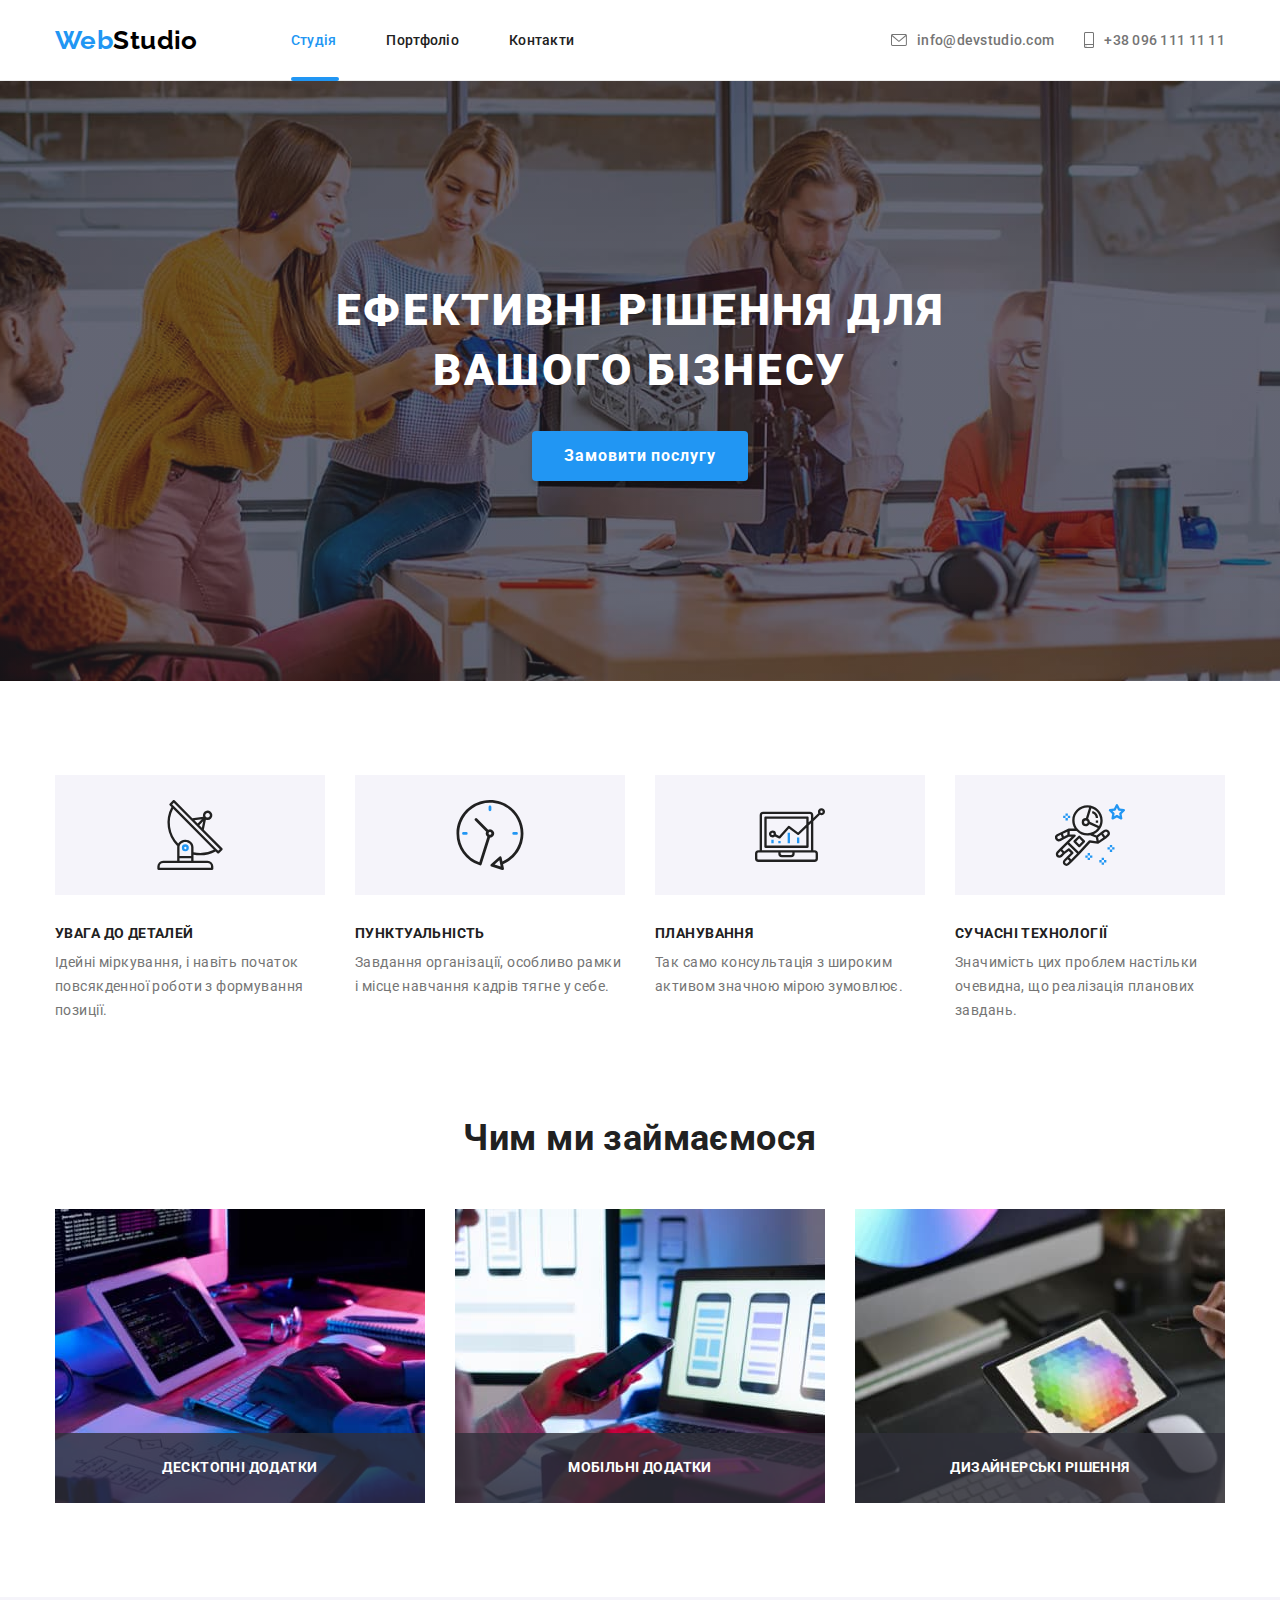
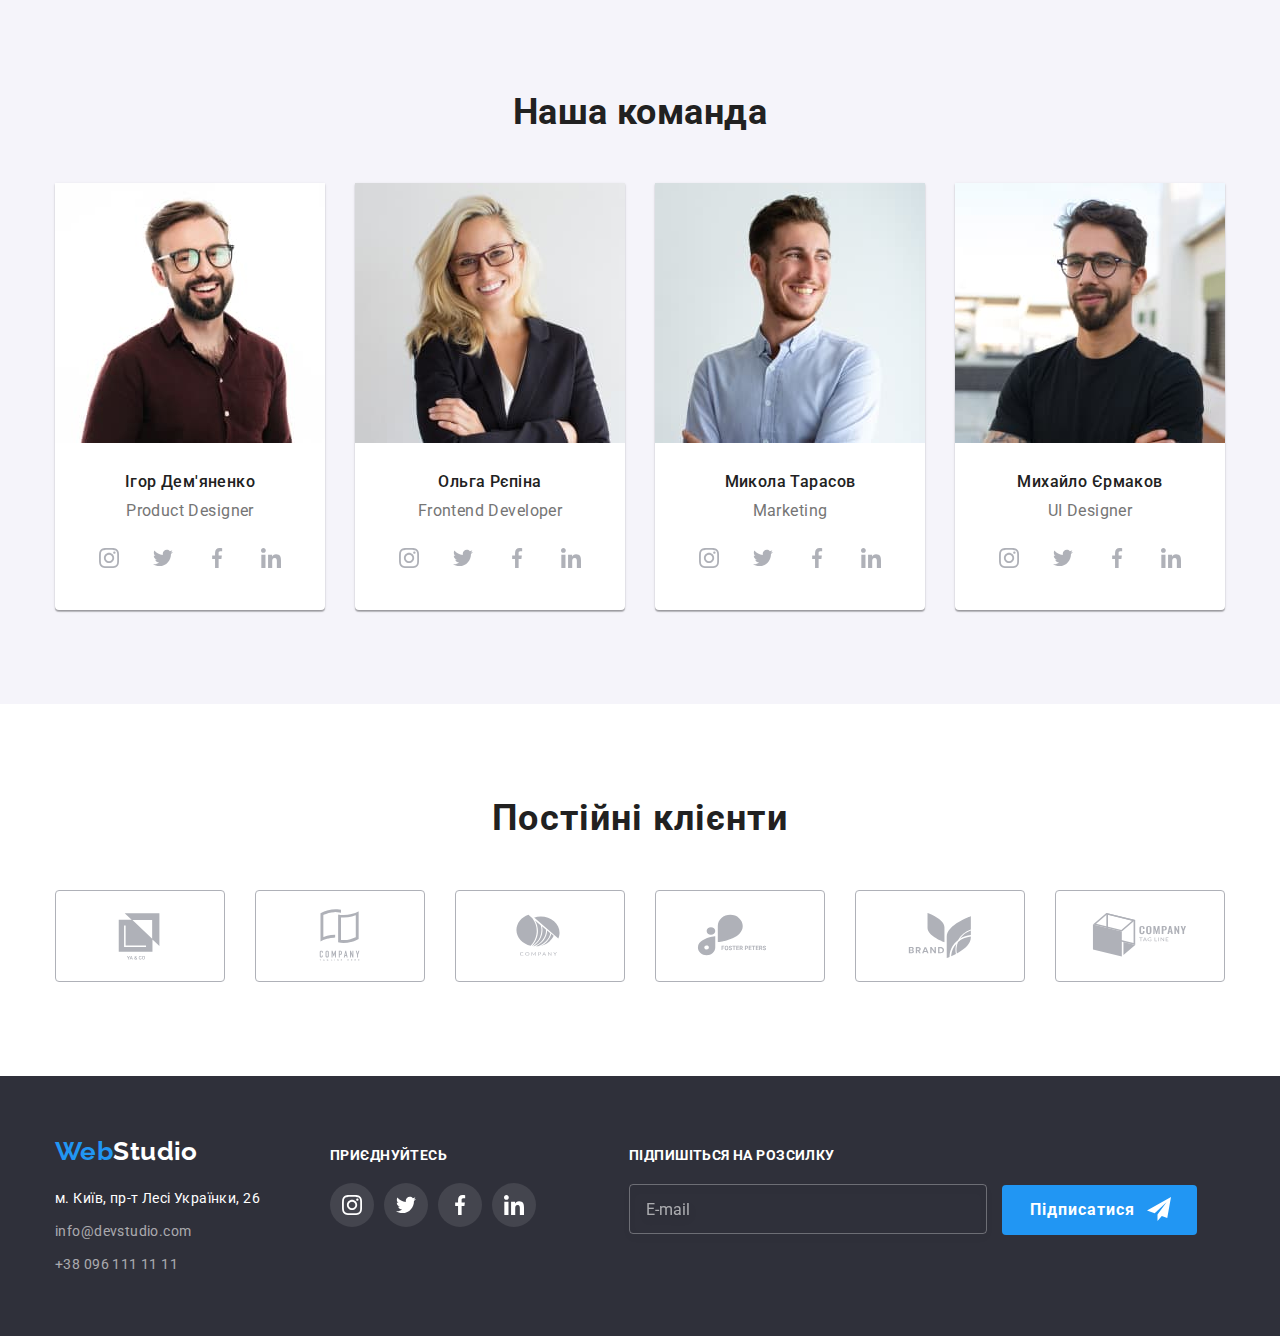
==== index.html @ 91788459 "subscription field on footer + form inside modal window" ====
<!DOCTYPE html>
<html lang="uk">
<head>
    <meta charset="UTF-8">
    <meta http-equiv="X-UA-Compatible" content="IE=edge">
    <meta name="viewport" content="width=device-width, initial-scale=1.0">
    <title>Document</title>
    <link href="https://fonts.googleapis.com/css2?family=Raleway:wght@700&family=Roboto:wght@400;500;700;900&display=swap" rel="stylesheet">
    <link rel="stylesheet" href="https://cdnjs.cloudflare.com/ajax/libs/modern-normalize/1.1.0/modern-normalize.min.css">
    <link rel="stylesheet" href="./css/styles.css">
</head>
<body> 
    <header class="header">
        <div class="container line-nav">
            <nav class="navigation">
                <a href="" class="header-logo">Web<span class="colorsplit-header">Studio</span></a>
                <ul class="site-nav">
                    <li class="nav-link"><a href="./index.html" class="link current">Студія</a></li>
                    <li class="nav-link"><a href="./portfolio.html" class="link">Портфоліо</a></li>
                    <li class="nav-link"><a href="" class="link">Контакти</a></li>
                </ul>
            </nav>
            <ul class="contact-links">
                <li class="icon-mail">
                    <a href="mailto:info@devstudio.com" class="mail">
                        <svg class="icon-envelope" width="16px" height="12px">
                            <use href="./images/icons.svg#icon-envelope_icon"></use>
                        </svg>info@devstudio.com</a>
                </li>
                <li class="icon-phone">
                    <a href="tel:+380961111111" class="phone"><svg class="icon-smartphone" width="10px" height="16px">
                        <use href="./images/icons.svg#icon-smartphone_icon"></use>
                    </svg>+38 096 111 11 11</a>
                </li>
            </ul>
        </div>
    </header>
<main>
    <section class="hero">
        <div class="container">
                    <h1 class="hero-title">Ефективні рішення для вашого бізнесу</h1>
                    <button type="button" class="button-hero" data-modal-open>Замовити послугу</button>
        </div>
    </section>
    <section class="benefits">
        <div class="container">
            <ul class="benefits-list">
                <li class="benefits-item">
                    <h2 class="benefits-title antena">УВАГА ДО ДЕТАЛЕЙ</h2>
                    <p class="benefits-text">Ідейні міркування, і навіть початок повсякденної роботи з формування позиції.</p>
                </li>
                <li class="benefits-item">
                    <h2 class="benefits-title clock">ПУНКТУАЛЬНІСТЬ</h2>
                    <p class="benefits-text">Завдання організації, особливо рамки і місце навчання кадрів тягне у себе.</p>
                </li>
                <li class="benefits-item">
                    <h2 class="benefits-title laptop">ПЛАНУВАННЯ</h2>
                    <p class="benefits-text">Так само консультація з широким активом значною мірою зумовлює.</p>
                </li>
                <li class="benefits-item">
                    <h2 class="benefits-title astronaut">СУЧАСНІ ТЕХНОЛОГІЇ</h2>
                    <p class="benefits-text">Значимість цих проблем настільки очевидна, що реалізація планових завдань.</p>
                </li>
            </ul>
        </div>
    </section>
    <section class="services">
        <div class="container">
            <h2 class="services-title">Чим ми займаємося</h2>
        <ul class="services-list">
            <li class="services-img">
                <div class="services-img-txt">
                    <img src="./images/pc.jpg" alt="Створення програми за допомогою написання коду" width="370" class="services-pictures">
                    <p class="services-text">Десктопні додатки</p>
                </div>
            </li>
            <li class="services-img">
                <div class="services-img-txt">
                    <img src="./images/notepad.jpg" alt="Вибір макету для створеної програми" width="370" class="services-pictures">
                    <p class="services-text">Мобільні додатки</p>
                </div>
            </li>
            <li class="services-img">
                <div class="services-img-txt">
                    <img src="./images/img.jpg" alt="Оформлення зовнішнього вигляду програми" width="370" class="services-pictures">
                    <p class="services-text">Дизайнерські рішення</p>
                </div>
            </li>
        </ul>
        </div>
    </section>
    <section class="team">
        <div class="container">
            <h2 class="team-title">Наша команда</h2>
            <ul class="team-list">
                <li class="team-item">
                    <img src="./images/igor.jpg" alt="" width="270" class="portrait">
                    <div class="portrait-description">
                        <h3 class="name-title">Ігор Дем'яненко</h3>
                        <p class="speciality">Product Designer</p>
                        <ul class="social-links-list">
                            <li class="social-list-item">
                                <a href="" class="social-link">
                                    <svg class="social-link-icon" width="20" height="20">
                                        <use href="./images/icons.svg#icon-instagram_logo"></use>
                                    </svg>
                                </a>
                            </li>
                            <li class="social-list-item">
                                <a href="" class="social-link">
                                    <svg class="social-link-icon" width="20" height="20">
                                        <use href="./images/icons.svg#icon-twitter_logo"></use>
                                    </svg>
                                </a>
                            </li>
                            <li class="social-list-item">
                                <a href="" class="social-link">
                                    <svg class="social-link-icon" width="20" height="20">
                                        <use href="./images/icons.svg#icon-facebook_logo"></use>
                                    </svg>
                                </a>
                            </li>
                            <li class="social-list-item">
                                <a href="" class="social-link">
                                    <svg class="social-link-icon" width="20" height="20">
                                        <use href="./images/icons.svg#icon-linked_in_logo"></use>
                                    </svg>
                                </a>
                            </li>
                        </ul>
                    </div>
                </li>
                <li class="team-item">
                    <img src="./images/olga.jpg" alt="" width="270" class="portrait">
                    <div class="portrait-description">
                        <h3 class="name-title">Ольга Рєпіна</h3>
                        <p class="speciality">Frontend Developer</p>
                        <ul class="social-links-list">
                            <li class="social-list-item">
                                <a href="" class="social-link">
                                    <svg class="social-link-icon" width="20" height="20">
                                        <use href="./images/icons.svg#icon-instagram_logo"></use>
                                    </svg>
                                </a>
                            </li>
                            <li class="social-list-item">
                                <a href="" class="social-link">
                                    <svg class="social-link-icon" width="20" height="20">
                                        <use href="./images/icons.svg#icon-twitter_logo"></use>
                                    </svg>
                                </a>
                            </li>
                            <li class="social-list-item">
                                <a href="" class="social-link">
                                    <svg class="social-link-icon" width="20" height="20">
                                        <use href="./images/icons.svg#icon-facebook_logo"></use>
                                    </svg>
                                </a>
                            </li>
                            <li class="social-list-item">
                                <a href="" class="social-link">
                                    <svg class="social-link-icon" width="20" height="20">
                                        <use href="./images/icons.svg#icon-linked_in_logo"></use>
                                    </svg>
                                </a>
                            </li>
                        </ul>
                    </div>
                </li>
                <li class="team-item">
                    <img src="./images/mykola.jpg" alt="" width="270" class="portrait">
                    <div class="portrait-description">
                        <h3 class="name-title">Микола Тарасов</h3>
                        <p class="speciality">Marketing</p>
                        <ul class="social-links-list">
                            <li class="social-list-item">
                                <a href="" class="social-link">
                                    <svg class="social-link-icon" width="20" height="20">
                                        <use href="./images/icons.svg#icon-instagram_logo"></use>
                                    </svg>
                                </a>
                            </li>
                            <li class="social-list-item">
                                <a href="" class="social-link">
                                    <svg class="social-link-icon" width="20" height="20">
                                        <use href="./images/icons.svg#icon-twitter_logo"></use>
                                    </svg>
                                </a>
                            </li>
                            <li class="social-list-item">
                                <a href="" class="social-link">
                                    <svg class="social-link-icon" width="20" height="20">
                                        <use href="./images/icons.svg#icon-facebook_logo"></use>
                                    </svg>
                                </a>
                            </li>
                            <li class="social-list-item">
                                <a href="" class="social-link">
                                    <svg class="social-link-icon" width="20" height="20">
                                        <use href="./images/icons.svg#icon-linked_in_logo"></use>
                                    </svg>
                                </a>
                            </li>
                        </ul>
                    </div>                   
                </li>
                <li class="team-item">
                    <img src="./images/mykhailo.jpg" alt="" width="270" class="portrait">
                    <div class="portrait-description">
                        <h3 class="name-title">Михайло Єрмаков</h3>
                        <p class="speciality">UI Designer</p>
                        <ul class="social-links-list">
                            <li class="social-list-item">
                                <a href="" class="social-link">
                                    <svg class="social-link-icon" width="20" height="20">
                                        <use href="./images/icons.svg#icon-instagram_logo"></use>
                                    </svg>
                                </a>
                            </li>
                            <li class="social-list-item">
                                <a href="" class="social-link">
                                    <svg class="social-link-icon" width="20" height="20">
                                        <use href="./images/icons.svg#icon-twitter_logo"></use>
                                    </svg>
                                </a>
                            </li>
                            <li class="social-list-item">
                                <a href="" class="social-link">
                                    <svg class="social-link-icon" width="20" height="20">
                                        <use href="./images/icons.svg#icon-facebook_logo"></use>
                                    </svg>
                                </a>
                            </li>
                            <li class="social-list-item">
                                <a href="" class="social-link">
                                    <svg class="social-link-icon" width="20" height="20">
                                        <use href="./images/icons.svg#icon-linked_in_logo"></use>
                                    </svg>
                                </a>
                            </li>
                        </ul>
                    </div>
                </li>
            </ul>
        </div>
    </section>
    <section class="partners">
        <div class="container">
            <h2 class="partners-title">Постійні клієнти</h2>
            <ul class="partners-list">
                <li class="partners-item">
                    <a href="" class="partners-link">
                        <svg class="partners-logo" width="106px" height="60px">
                            <use href="./images/icons.svg#icon-ya_co_logo"></use>
                        </svg>
                    </a>
                </li>
                <li class="partners-item">
                    <a href="" class="partners-link">
                        <svg class="partners-logo" width="106px" height="60px">
                            <use href="./images/icons.svg#icon-tagline_here_logo"></use>
                        </svg>
                    </a>
                </li>
                <li class="partners-item">
                    <a href="" class="partners-link">
                        <svg class="partners-logo" width="106px" height="60px">
                            <use href="./images/icons.svg#icon-company_logo"></use>
                        </svg>
                    </a>
                </li>
                <li class="partners-item">
                    <a href="" class="partners-link">
                        <svg class="partners-logo" width="106px" height="60px">
                            <use href="./images/icons.svg#icon-foster_peters_logo"></use>
                        </svg>
                    </a>
                </li>
                <li class="partners-item">
                    <a href="" class="partners-link">
                        <svg class="partners-logo" width="106px" height="60px">
                            <use href="./images/icons.svg#icon-brand_logo"></use>
                        </svg>
                    </a>
                </li>
                <li class="partners-item">
                    <a href="" class="partners-link">
                        <svg class="partners-logo" width="106px" height="60px">
                            <use href="./images/icons.svg#icon-comp_tagline_logo"></use>
                        </svg>
                    </a>
                </li>
            </ul>
        </div>
    </section>
</main>
    <footer class="footer">
        <div class="container bottom">
            <div class="footer-addresss">
                <a href="" class="footer-logo">Web<span class="colorsplit-footer">Studio</span></a>
                <address class="address">
                    <ul class="address-list">
                        <li class="address-items">
                            <a href="" class="map-location">м. Київ, пр-т Лесі Українки, 26</a>
                        </li>
                        <li class="address-items">
                            <a href="mailto:info@devstudio.com" class="mail-footer">info@devstudio.com</a>
                        </li>
                        <li class="address-items">
                            <a href="tel:+380961111111" class="phone-footer">+38 096 111 11 11</a>
                        </li>
                    </ul>
                </address>
            </div>
            <div class="social-container">
                <p class="connect-title">приєднуйтесь</p>
                <ul class="soc-links-list">
                    <li class="soc-link-item">
                        <a href="" class="soc-icon-link">
                            <svg class="soc-icon" width="20px" height="20px">
                                <use href="./images/icons.svg#icon-instagram_logo"></use>
                            </svg>
                        </a>
                    </li>
                    <li class="soc-link-item">
                        <a href="" class="soc-icon-link">
                            <svg class="soc-icon" width="20px" height="20px">
                                <use href="./images/icons.svg#icon-twitter_logo"></use>
                            </svg>
                        </a>
                    </li>
                    <li class="soc-link-item">
                        <a href="" class="soc-icon-link">
                            <svg class="soc-icon" width="20px" height="20px">
                                <use href="./images/icons.svg#icon-facebook_logo"></use>
                            </svg>
                        </a>
                    </li>
                    <li class="soc-link-item">
                        <a href="" class="soc-icon-link">
                            <svg class="soc-icon" width="20px" height="20px">
                                <use href="./images/icons.svg#icon-linked_in_logo"></use>
                            </svg>
                        </a>
                    </li>
                </ul>
            </div>
            <div>
                <form class="subscribe-form">
                    <label for="subscribe-email" class="subscribe-text">Підпишіться на розсилку</label>
                    <div class="mail-button-field">
                        <input type="email" name="subscribe-email" class="subscribe-input" id="subscribe-email" placeholder="E-mail">
                        <button type="submit" class="subscribe-button">Підписатися</button>
                        <svg class="subscribe-icon" width="24px" height="24px">
                            <use href="./images/icons.svg#icon-subscribe-icon"></use>
                        </svg>
                    </div>
                </form>
            </div>
        </div>
    </footer>
    <div class="backdrop is-hidden" data-modal>
        <div class="modal">
            <button type="button" class="close-button" data-modal-close>
                <svg class="modal-close-button" width="11px" height="11px">
                    <use href="./images/icons.svg#icon-x-logo"></use>
                </svg>
            </button>
            <p class="modal-title">Залиште свої дані, ми вам передзвонимо</p>
            <form class="modal-form">
                <div class="modal-field">
                    <label for="user-name" class="input-text">Ім'я</label>
                    <div class="input-wrap">
                        <input type="name" name="user-name" class="modal-input" id="user-name" required>
                        <svg class="modal-icon" width="12px" height="12px">
                            <use href="./images/icons.svg#icon-input-icon"></use>
                        </svg>
                    </div>
                </div>
                <div class="modal-field">
                    <label for="user-tel" class="input-text">Телефон</label>
                    <div class="input-wrap">
                        <input type="tel" name="user-tel" class="modal-input" id="user-tel" required>
                        <svg class="modal-icon" width="13px" height="12px">
                            <use href="./images/icons.svg#icon-phone-icon"></use>
                        </svg>
                    </div>
                </div>
                <div class="modal-field">
                    <label for="user-email" class="input-text">Пошта</label>
                    <div class="input-wrap">
                        <input type="email" name="user-email" class="modal-input" id="user-email">
                        <svg class="modal-icon" width="15px" height="12px">
                            <use href="./images/icons.svg#icon-email-icon"></use>
                        </svg>
                    </div>
                </div>
                <div class="modal-field comment">
                    <label for="user-comment" class="input-text">Коментар</label>
                    <textarea name="user-text" id="user-comment" class="input-message" placeholder="Введіть текст"></textarea>
                </div>
                <div class="modal-field check">
                    <div class="check-input">
                        <input type="checkbox" name="privacy" id="privacy" value="true" class="modal-check visually-hidden">
                        <label for="privacy" class="check-text">Погоджуюся з розсилкою та приймаю&#160;<a href="" class="agreement">Умови договору</a></label>
                    </div>
                </div>
                <button type="submit" class="submit-button">Відправити</button>
            </form>
        </div>
    </div>
<script src="./js/modal.js"></script>
</body>
</html>
---- css/styles.css ----
body {
    background-color: var(--main-background-color);
    color:var(--main-title-text);
    font-family: Roboto, sans-serif;
    font-size: 14px;
    letter-spacing: 0.03em;
}
ul {
    list-style: none;
}
:root {
    --brand-blue-color: #2196F3;
    --main-title-text: #212121;
    --secondary-text: #757575;
    --background-color: #2F303A;
    --main-background-color: #ffffff;
    --logo-black-part: #000000;
    --border-elements-color: #ECECEC;
    --secondary-bg-color: #F5F4FA;
    --icons-default-color: #AFB1B8;
    --timing-function: cubic-bezier(0.4, 0, 0.2, 1);
}

.container  {
    width: 1200px;
    padding-left: 15px;
    padding-right: 15px;
    margin-left: auto;
    margin-right: auto;
    margin-top: 0;
    margin-bottom: 0;
}

.visually-hidden {
    border: 0;
    clip: rect(0 0 0 0);
    height: auto;
    margin: 0;
    overflow: hidden;
    padding: 0;
    position: absolute;
    width: 1px;
    white-space: nowrap;
}

/* -------------------HEADER------------------ */
/* -------------------HEADER------------------ */
/* -------------------HEADER------------------ */

.header {
    border-bottom: 1px solid var(--border-elements-color);
}

.navigation {
    display: flex;
    align-items: center;
    padding: 0;
}

.site-nav {
    display: flex;
    margin: 0;
    padding: 0;
}

.container.navigation {
    display: flex;

}

.container.line-nav {
    display: flex;
    align-items: center;
}

.site-nav .link {
    color: var(--main-title-text);
    font-weight: 500;
    text-decoration: none;
    letter-spacing: 0.02em;

    position: relative;
    transition: color 250ms var(--timing-function);
}

.site-nav .link.current {
    color: var(--brand-blue-color);
}

.link.current::after {
    content: '';
    display: flex;
    justify-content: center;
    width: calc(100% + 3px);
    height: 4px;
    background-color: var(--brand-blue-color);
    transform: translateY(1px);

    position: absolute;
    bottom: 0;
    border-radius: 2px;
}

.site-nav .link:hover,
.site-nav .link:focus {
color: var(--brand-blue-color);
}

.header-logo {
    margin-right: 93px;

    color: var(--brand-blue-color);
    font-family: Raleway, sans-serif;
    text-decoration: none;
    font-weight: 700;
    font-size: 26px;
    line-height: 1.19;

}

.header-logo .colorsplit-header {
    color: var(--logo-black-part);
}

.link {
    display: inline-block;
    padding-top: 32px;
    padding-bottom: 32px;
}

.nav-link:not(:last-child) {
    margin-right: 50px;
}

.contact-links {
    display: flex;
    margin: 0;
    margin-left: auto;
    padding: 0;
}

/* .contact-links .mail:hover,
.contact-links .mail:focus {
    color: var(--brand-blue-color);
} */


/* .contact-links .phone:hover,
.contact-links .phone:focus {
    color: var(--brand-blue-color);
} */

.icon-mail:hover .icon-envelope {
    fill: var(--brand-blue-color);
}
.mail:hover {
    color: var(--brand-blue-color);
}
.mail:focus {
    color: var(--brand-blue-color);
}
.mail:focus .icon-envelope {
    fill: var(--brand-blue-color);
}

.icon-mail {
    display: flex;
    align-items: center;
}

.icon-envelope {
    display: inline-block;
    margin-right: 10px;
    fill: var(--secondary-text);
    transition: fill 250ms var(--timing-function);
    
}

.icon-phone:hover .icon-smartphone {
    fill: var(--brand-blue-color);
}
.phone:hover {
    color: var(--brand-blue-color);
}
.phone:focus {
    color: var(--brand-blue-color);
}
.phone:focus .icon-smartphone {
    fill: var(--brand-blue-color);
}



.icon-phone {
    display: flex;
    align-items: center;
}

.icon-smartphone {
    display: inline-block;
    margin-right: 10px;
    fill: var(--secondary-text);
    transition: fill 250ms var(--timing-function);
    
}


.mail {
    margin-right: 30px;
    padding: 32px 0;
    display: flex;
    align-items: center;
    text-decoration: none;
    color: var(--secondary-text);
    font-weight: 500;
    line-height: 1.17;
    letter-spacing: 0.02em;

    transition: color 250ms var(--timing-function);
}
.phone {
    padding: 32px 0;
    display: flex;
    align-items: center;

    color: var(--secondary-text);
    text-decoration: none;
    font-weight: 500;
    line-height: 1.17;
    letter-spacing: 0.02em;

    transition: color 250ms var(--timing-function);
}


/* -------------------HEADER------------------ */
/* -------------------HEADER------------------ */
/* -------------------HEADER------------------ */



/* ----------------MAIN---------------- */
/* ----------------MAIN---------------- */
/* ----------------MAIN---------------- */


/* ------------------HERO------------------ */
/* ------------------HERO------------------ */
/* ------------------HERO------------------ */

.hero {
    max-width: 1600px;

    background-color: var(--background-color);
    background-image: linear-gradient(
        rgba(47, 48, 58, 0.4), 
        rgba(47, 48, 58, 0.4)
    ),
    url(../images/hero-bg.jpg);
    background-repeat: no-repeat;
    background-position: center;
    background-size: cover;

    margin-bottom: 0;
    margin-left: auto;
    margin-right: auto;
    padding: 200px 0;
}

.hero .hero-title {
    margin: 0 auto 30px;
    display: block;

    width: 696px;
    color: var(--main-background-color);
    text-align: center;
    text-transform: uppercase;
    font-weight: 900;
    font-size: 44px;
    line-height: 1.36;
    letter-spacing: 0.06em;
}


.button-hero {
    display: block;
    margin-left: auto;
    margin-right: auto;
    padding: 10px 32px;
    
    font-size: 16px;
    background-color: var(--brand-blue-color);
    color: var(--main-background-color);
    text-align: center;
    line-height: 1.87;
    cursor: pointer;
    border: none;
    font-weight: 700;
    font-family: Roboto, sans-serif;
    letter-spacing: 0.06em;
    border-radius: 4px;
    box-shadow: 0px 4px 4px rgba(0, 0, 0, 0.15);
}
/* ------------------HERO------------------ */
/* ------------------HERO------------------ */
/* ------------------HERO------------------ */


/* ------------------BENEFITS---------------- */
/* ------------------BENEFITS---------------- */
/* ------------------BENEFITS---------------- */

.benefits {
    margin-bottom: 0;
    padding-top: 94px;
    padding-bottom: 94px; 
}

.benefits-list {
    margin-top: 0;
    margin-bottom: 0;
    display: flex;
    padding-left: 0;
}

.benefits-item {
    width: 270px;
}

.benefits-item:not(:last-child) {
    margin-right: 30px;
}

.benefits-title.antena::before {
    content: '';
    display: block;
    height: 120px;
    background-image: url('../images/antenna.svg');
    background-repeat: no-repeat;
    background-position: center;
    margin-bottom: 30px;
    background-color: var(--secondary-bg-color);
}

.benefits-title.clock::before {
    content: '';
    display: block;
    height: 120px;
    background-image: url('../images/clock.svg');
    background-repeat: no-repeat;
    background-position: center;
    margin-bottom: 30px;
    background-color: var(--secondary-bg-color);
}

.benefits-title.laptop::before {
    content: '';
    display: block;
    height: 120px;
    background-image: url('../images/laptop.svg');
    background-repeat: no-repeat;
    background-position: center;
    margin-bottom: 30px;
    background-color: var(--secondary-bg-color);
}

.benefits-title.astronaut::before {
    content: '';
    display: block;
    height: 120px;
    background-image: url('../images/astronaut.svg');
    background-repeat: no-repeat;
    background-position: center;
    margin-bottom: 30px;
    background-color: var(--secondary-bg-color);
}

.benefits-title {
    margin-top: 0;
    margin-bottom: 0;

    font-size: 14px;
    line-height: 1.17;
    text-transform: uppercase;
}

.benefits-text {
    margin-top: 10px;
    margin-bottom: 0;

    line-height: 1.7;
    color: var(--secondary-text);
}
/* ------------------BENEFITS---------------- */
/* ------------------BENEFITS---------------- */
/* ------------------BENEFITS---------------- */



/* ----------------SERVICES----------------- */
/* ----------------SERVICES----------------- */
/* ----------------SERVICES----------------- */

.services {
    margin-bottom: 0;
    padding-bottom: 94px;
}

.services-title {
    margin-top: 0;
    margin-bottom: 50px;

    text-align: center;
    font-size: 36px;
    line-height: 1.17;
}

.services-list {
    display: flex;
    margin: 0;
    padding-left: 0;
}

.services-pictures {
    display: block;
}

.services-img:not(:last-child) {
    margin-right: 30px;
}

.services-img-txt {
    position: relative;
}

.services-text {
    font-weight: 700;
    line-height: 1.14;
    text-align: center;
    text-transform: uppercase;
    color: var(--main-background-color);
    background-color: rgba(47, 48, 58, 0.8);

    margin: 0;
    display: flex;
    align-items: center;
    justify-content: center;

    width: 100%;
    height: 70px;
    position: absolute;
    bottom: 0;
}

/* ----------------SERVICES----------------- */
/* ----------------SERVICES----------------- */
/* ----------------SERVICES----------------- */




/* -----------------OUR TEAM----------------- */
/* -----------------OUR TEAM----------------- */
/* -----------------OUR TEAM----------------- */

.team {
    background-color: var(--secondary-bg-color);

    padding-top: 94px;
    padding-bottom: 94px;
}

.team-title {
    margin-top: 0;
    margin-bottom: 50px;

    text-align: center;
    font-size: 36px;
    line-height: 1.17;
}
.team-list {
    display: flex;
    padding: 0;
    margin: 0;
}
.team-item:not(:last-child) {
    margin-right: 30px;
}

.team-item {
    box-shadow: 0px 1px 3px rgba(0, 0, 0, 0.12), 0px 1px 1px rgba(0, 0, 0, 0.14), 0px 2px 1px rgba(0, 0, 0, 0.2);
    background: var(--main-background-color);
    border-radius: 0px 0px 4px 4px;
}

.portrait {
    display: block;
}

.portrait-description {
    padding-top: 30px;
    padding-bottom: 30px;

}

.name-title {
    margin-bottom: 10px;
    margin-top: 0;
    font-weight: 500;
    font-size: 16px;
    line-height: 1.17;
    text-align: center;
}

.speciality {
    margin-top: 0;
    margin-bottom: 16px;
    font-size: 16px;
    line-height: 1.17;
    color: var(--secondary-text);
    text-align: center;
}

.social-links-list {
    display: flex;
    padding: 0;
    justify-content: center;
    gap: 10px;

}
.social-list-item {
    width: 44px;
    height: 44px;
}
.social-link {
    display: flex;
    align-items: center;
    justify-content: center;

    height: 100%;
    width: 100%;
    border-radius: 50%;
    transition: background-color 250ms var(--timing-function),
    box-shadow 250ms var(--timing-function);
}
.social-link-icon {
    fill: var(--icons-default-color);
    transition: fill 250ms var(--timing-function);
}

.social-link:hover,
.social-link:focus {
    background-color: var(--brand-blue-color);
    box-shadow: 0px 1px 3px rgba(0, 0, 0, 0.12), 0px 1px 1px rgba(0, 0, 0, 0.14), 0px 2px 1px rgba(0, 0, 0, 0.2);
}

.social-link:hover .social-link-icon {
    fill: var(--main-background-color);
}
.social-link:focus .social-link-icon {
    fill: var(--main-background-color);
}
/* -----------------OUR TEAM----------------- */
/* -----------------OUR TEAM----------------- */
/* -----------------OUR TEAM----------------- */


/* ----------------PARTNERS-------------- */
/* ----------------PARTNERS-------------- */
/* ----------------PARTNERS-------------- */
.partners {
    padding-top: 94px;
    padding-bottom: 94px;
}

.partners-title {
    margin: 0 0 50px;

    font-size: 36px;
    line-height: 1.16;
    text-align: center;
    letter-spacing: 0.03em;
}

.partners-list {
    display: flex;
    gap: 30px;
    justify-content: center;
    padding-left: 0;
    margin: 0;

}

.partners-item {
    width: 170px;
    height: 92px;
    border: 1px solid #AFB1B8;
    border-radius: 4px;

    transition: border-color 250ms var(--timing-function);
}

.partners-link {
    width: 100%;
    height: 100%;
    display: flex;
    justify-content: center;
    align-items: center;
    transition: border-color 250ms var(--timing-function);
}

.partners-item:hover,
.partners-item:focus {
    border-color: var(--brand-blue-color);
}

.partners-item:hover .partners-logo {
    fill: var(--brand-blue-color);
}

.partners-link:focus .partners-logo {
    fill: var(--brand-blue-color);
}

.partners-logo {
    display: flex;
    fill: var(--icons-default-color);
    transition: fill 250ms var(--timing-function);
}
/* ----------------PARTNERS-------------- */
/* ----------------PARTNERS-------------- */
/* ----------------PARTNERS-------------- */


/* ----------------MAIN---------------- */
/* ----------------MAIN---------------- */
/* ----------------MAIN---------------- */


/* ----------------FOOTER--------------- */
/* ----------------FOOTER--------------- */
/* ----------------FOOTER--------------- */

.footer {
    background-color: var(--background-color);

}

.footer {
    padding-top: 60px;
    padding-bottom: 60px;
}

.footer-logo {
    display: block;
    margin-bottom: 20px;

    color: var(--brand-blue-color);
    font-family: Raleway, sans-serif;
    text-decoration: none;
    font-weight: 700;
    font-size: 26px;
    line-height: 1.19;
}

.address-list {
    margin-top: 0;
    margin-bottom: 0;
    padding-left: 0;
}

.footer-logo .colorsplit-footer {
    color: var(--main-background-color);
}

.address {
    font-style: normal;
}

.address-items {
    display: block;
}

.address-items:not(:last-child) {
    margin-bottom: 9px;
}

.map-location {
    line-height: 1.7;
    color: var(--main-background-color);
    text-decoration: none;
}
.mail-footer,
.phone-footer {
    line-height: 1.7;
    color: rgba(255, 255, 255, 0.6);
    text-decoration: none;
}
.mail-footer:hover,
.mail-footer:focus {
    color: var(--brand-blue-color);
}
.phone-footer:hover,
.phone-footer:focus {
    color: var(--brand-blue-color);
}



/* -----------------LOGOS FOOTER ----------- */
/* -----------------LOGOS FOOTER ----------- */
/* -----------------LOGOS FOOTER ----------- */

.connect-title {
margin: 0 0 20px;

font-weight: 700;
font-size: 14px;
line-height: 16px;
text-transform: uppercase;
color: var(--main-background-color);
}

.soc-links-list {
display: flex;
gap: 10px;
padding: 0;
margin: 0;
}

.soc-link-item {
width: 44px;
height: 44px;

}

.soc-icon {
fill: var(--main-background-color);
}

.soc-icon-link {
width: 100%;
height: 100%;
display: flex;
justify-content: center;
align-items: center;
background-color: rgba(255, 255, 255, 0.1);
border-radius: 50%;

transition: background-color 250ms var(--timing-function);
}

.soc-icon-link:hover,
.soc-icon-link:focus {
    background-color: var(--brand-blue-color);
}

.container.bottom {
display: flex;
align-items: baseline;
}
.social-container {
    margin-left: 70px;
}
/* ---------subscription form ---------- */
/* ---------subscription form ---------- */

.subscribe-form {
    margin-left: 93px;
    width: 570px;
}
.subscribe-text {
    font-weight: 700;
    font-size: 14px;
    line-height: 1.14;
    text-transform: uppercase;
    color: var(--main-background-color);

    display: block;
    margin-bottom: 20px;
}
.subscribe-input {
    border: 1px solid rgba(255, 255, 255, 0.3);
    border-radius: 4px;
    background-color: transparent;
    width: 358px;
    height: 50px;
    padding: 15px 0 15px 16px;
    color: rgba(255, 255, 255, 0.6);
    font-size: 16px;
    line-height: 1.25;
    filter: drop-shadow(0px 4px 4px rgba(0, 0, 0, 0.15));

}


.subscribe-input::placeholder {
    font-size: 16px;
    line-height: 1.25;
    color: rgba(255, 255, 255, 0.6);
}

.subscribe-button {
    cursor: pointer;
    width: 2;
    border: none;
    background: #2196F3;
    border-radius: 4px;
    font-weight: 700;
    font-size: 16px;
    line-height: 1.875;
    letter-spacing: 0.06em;
    color: var(--main-background-color);
    transition: box-shadow 250ms var(--timing-function);
    padding: 10px 62px 10px 28px;
    margin-left: 12px;
}

.subscribe-button:hover,
.subscribe-button:focus {
    box-shadow: 0px 4px 4px rgba(0, 0, 0, 0.15);
}

.mail-button-field {
    width: 100%;
    position: relative;
}

.subscribe-icon {
    position: absolute;
    top: 13px;
    right: 28px;
    cursor: pointer;
}

/* ---------subscription form ---------- */
/* ---------subscription form ---------- */



/* ---------------MODAL---BACKDROP-------------- */
/* ---------------MODAL---BACKDROP-------------- */
/* ---------------MODAL---BACKDROP-------------- */

.backdrop.is-hidden .modal {
    transform: translate(-50%, -50%) scale(0.5);
}

.backdrop {
    width: 100%;
    height: 100%;
    background-color: rgba(0, 0, 0, 0.2);
    position: fixed;
    top: 0;

    opacity: 1;
    transition: opacity 250ms var(--timing-function);
}

.modal {
    width: 528px;   
    min-height: 581px;
    background-color: var(--main-background-color);
    border-radius: 4px;
    box-shadow: 0px 1px 3px rgba(0, 0, 0, 0.12), 0px 1px 1px rgba(0, 0, 0, 0.14), 0px 2px 1px rgba(0, 0, 0, 0.2);
    position: absolute;
    top: 50%;
    left: 50%;
    transform: translate(-50%, -50%) scale(1);
    transition: transform 250ms var(--timing-function);

}
.close-button {
    width: 30px;
    height: 30px;
    border-radius: 50%;
    border: 1px solid rgba(0, 0, 0, 0.1);
    cursor: pointer;
    background-color: var(--main-background-color);

    display: flex;
    justify-content: center;
    align-items: center;

    position: absolute;
    top: 8px;
    right: 8px;
    transition: fill 250ms var(--timing-function);
}
.close-button:hover,
.close-button:focus {
    fill: var(--brand-blue-color);
}

.is-hidden {
    opacity: 0;
    visibility: hidden;
    pointer-events: none;
}




.modal-form {
    padding-left: 40px;
    padding-right: 40px;
}

.modal-field {
    margin-bottom: 10px;

}

.modal-title {
font-weight: 700;
font-size: 20px;
line-height: 1.15;
text-align: center;
color: var(--main-title-text);

margin-bottom: 12px;
margin-top: 40px;
}

.input-text {
font-size: 12px;
line-height: 1.166;
letter-spacing: 0.01em;
color: var(--secondary-text);

margin-bottom: 4px;
}

.input-wrap {
    position: relative;
}

.modal-input {
    display: block;
    width: 448px;
    height: 40px;
    border: 1px solid rgba(33, 33, 33, 0.2);
    border-radius: 4px;
    outline: transparent;

    padding-left: 42px;
}

.modal-input:focus {
    border-color: var(--brand-blue-color);
}
.modal-input:focus + .modal-icon {
    fill: var(--brand-blue-color);
}

.modal-icon {
    position: absolute;
    left: 15px;
    top: 50%;
    transform: translateY(-50%);
}
.input-message {
    display: block;
    width: 448px;
    min-height: 120px;
    border: 1px solid rgba(33, 33, 33, 0.2);
    border-radius: 4px;
    outline: transparent;
    resize: none;

    padding: 12px 16px;
}

.input-message:focus {
    border-color: var(--brand-blue-color);
}
.modal-field.comment {
    margin-bottom: 20px;
}

.check-input {
    display: flex;
    justify-content: center;
}

.check-text {
    font-size: 14px;
    line-height: 1.71;  
    letter-spacing: 0.03em;
    color: var(--secondary-text);

    display: flex;
    align-items: center;
}

.check-text::before {
    content: '';
    width: 16px;
    height: 15px;
    border: solid 2px var(--logo-black-part);
    border-radius: 2px;
    margin-right: 8.35px;

}

.modal-check:checked + .check-text::before {
    background-color: #2196F3;
    border: none;
    background-image: url(../images/tick-icon.svg);
    background-position: center;
    background-repeat: no-repeat;
    background-size: 11px 8px;
}

.agreement {
    color: var(--brand-blue-color);
}
.modal-field.check {
    margin-bottom: 30px;
}

.submit-button {
    font-weight: 700;
    font-size: 16px;
    line-height: 1.875;
    align-items: center;
    text-align: center;
    letter-spacing: 0.06em;
    color: var(--main-background-color);
    background-color: var(--brand-blue-color);
    border-radius: 4px;
    border: none;
    cursor: pointer;

    transition: box-shadow 250ms var(--timing-function);

    padding: 10px 52px;
    display: block;
    margin: 0 auto;
}

.submit-button:hover,
.submit-button:focus {
    box-shadow: 0px 4px 4px rgba(0, 0, 0, 0.15);
}

/* ---------------MODAL---BACKDROP-------------- */
/* ---------------MODAL---BACKDROP-------------- */
/* ---------------MODAL---BACKDROP-------------- */
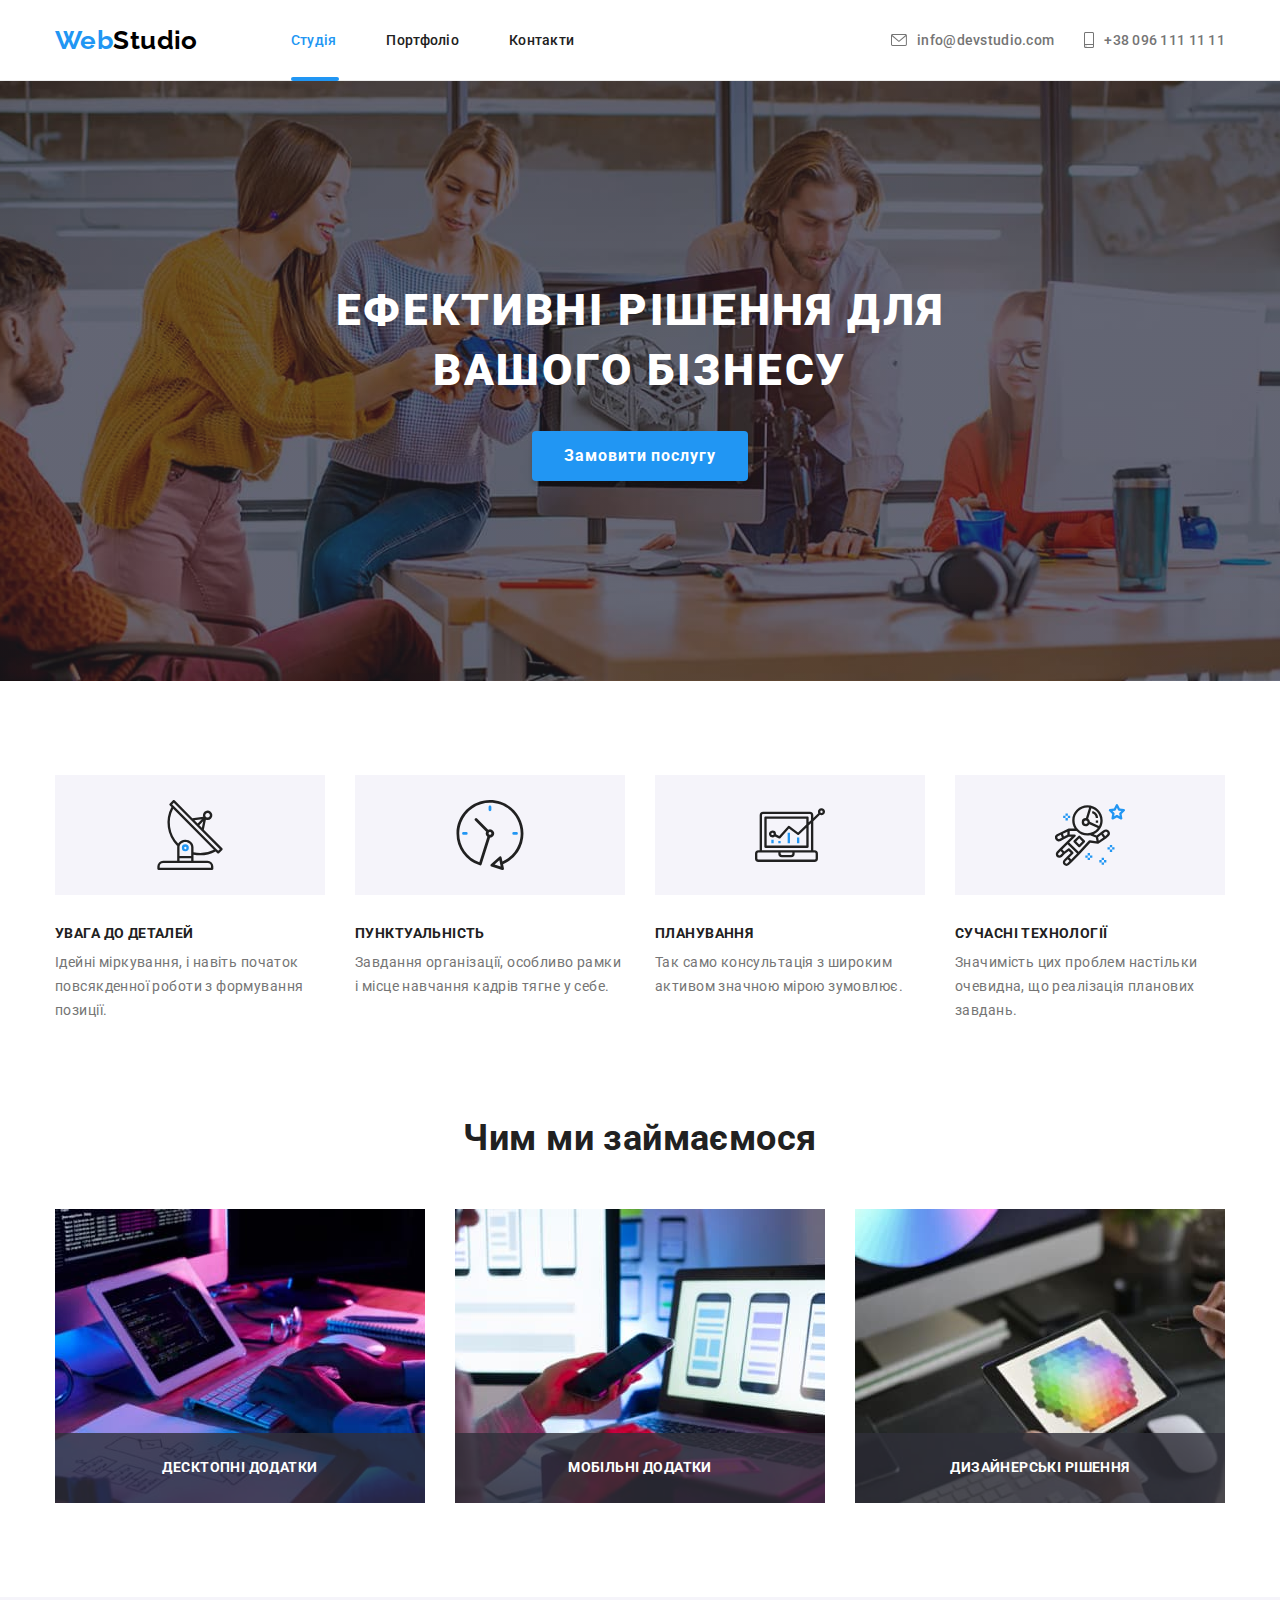
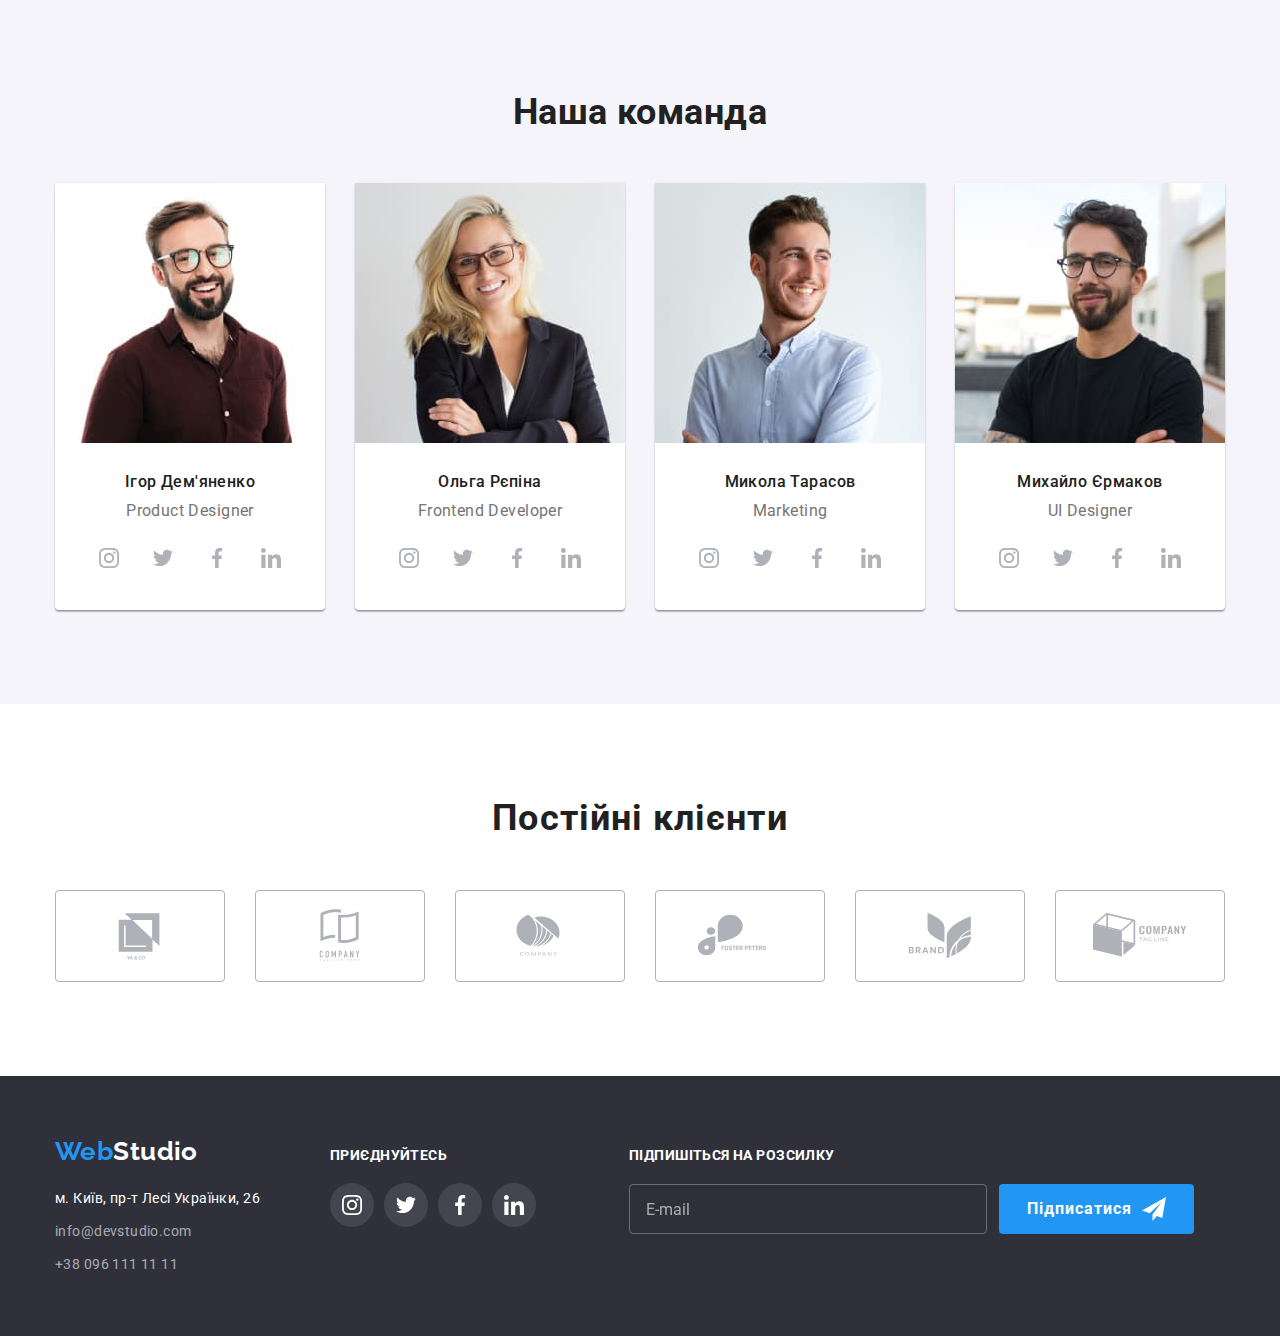
==== commit 236529f2: "modal form chacged (paddings fixed, hover cursor added, margin 4px for label added) footer form fixe" ====
--- a/index.html
+++ b/index.html
@@ -345,16 +345,11 @@
                     </li>
                 </ul>
             </div>
-            <div>
+            <div class="subscribe-container">
+                <p for="subscribe-email" class="subscribe-text">Підпишіться на розсилку</p>
                 <form class="subscribe-form">
-                    <label for="subscribe-email" class="subscribe-text">Підпишіться на розсилку</label>
-                    <div class="mail-button-field">
-                        <input type="email" name="subscribe-email" class="subscribe-input" id="subscribe-email" placeholder="E-mail">
-                        <button type="submit" class="subscribe-button">Підписатися</button>
-                        <svg class="subscribe-icon" width="24px" height="24px">
-                            <use href="./images/icons.svg#icon-subscribe-icon"></use>
-                        </svg>
-                    </div>
+                    <input type="email" name="subscribe-email" class="subscribe-input" id="subscribe-email" placeholder="E-mail">
+                    <button type="submit" class="subscribe-button">Підписатися</button>
                 </form>
             </div>
         </div>
@@ -371,7 +366,7 @@
                 <div class="modal-field">
                     <label for="user-name" class="input-text">Ім'я</label>
                     <div class="input-wrap">
-                        <input type="name" name="user-name" class="modal-input" id="user-name" required>
+                        <input type="text" name="user-name" class="modal-input" id="user-name" required>
                         <svg class="modal-icon" width="12px" height="12px">
                             <use href="./images/icons.svg#icon-input-icon"></use>
                         </svg>
--- a/css/styles.css
+++ b/css/styles.css
@@ -764,10 +764,13 @@
 }
 /* ---------subscription form ---------- */
 /* ---------subscription form ---------- */
+.subscribe-container {
+    margin-left: 93px;
+}
 
 .subscribe-form {
-    margin-left: 93px;
-    width: 570px;
+    display: flex;
+    align-items: center;
 }
 .subscribe-text {
     font-weight: 700;
@@ -775,8 +778,8 @@
     line-height: 1.14;
     text-transform: uppercase;
     color: var(--main-background-color);
-
-    display: block;
+    display: block;
+    margin-top: 0;
     margin-bottom: 20px;
 }
 .subscribe-input {
@@ -802,7 +805,6 @@
 
 .subscribe-button {
     cursor: pointer;
-    width: 2;
     border: none;
     background: #2196F3;
     border-radius: 4px;
@@ -812,8 +814,25 @@
     letter-spacing: 0.06em;
     color: var(--main-background-color);
     transition: box-shadow 250ms var(--timing-function);
-    padding: 10px 62px 10px 28px;
-    margin-left: 12px;
+
+    padding: 10px 28px;
+    margin-left: 12px; 
+    margin-right: 0;
+
+    display: flex;
+    align-items: center;
+    justify-content: center;
+}
+
+.subscribe-button::after {
+    content: '';
+    display: block;
+    width: 24px;
+    height: 24px;
+    background-image: url(../images/subscribe-icon.svg);
+    background-size: contain;
+    background-repeat: no-repeat;
+    margin-left: 10px;
 }
 
 .subscribe-button:hover,
@@ -868,6 +887,7 @@
     left: 50%;
     transform: translate(-50%, -50%) scale(1);
     transition: transform 250ms var(--timing-function);
+    padding: 40px;
 
 }
 .close-button {
@@ -899,36 +919,32 @@
 }
 
 
-
-
-.modal-form {
-    padding-left: 40px;
-    padding-right: 40px;
-}
-
 .modal-field {
     margin-bottom: 10px;
 
 }
 
 .modal-title {
-font-weight: 700;
-font-size: 20px;
-line-height: 1.15;
-text-align: center;
-color: var(--main-title-text);
-
-margin-bottom: 12px;
-margin-top: 40px;
-}
+    font-weight: 700;
+    font-size: 20px;
+    line-height: 1.15;
+    text-align: center;
+    color: var(--main-title-text);
+
+    margin-top: 0;
+    margin-bottom: 12px;
+
+}
+
 
 .input-text {
-font-size: 12px;
-line-height: 1.166;
-letter-spacing: 0.01em;
-color: var(--secondary-text);
-
-margin-bottom: 4px;
+    font-size: 12px;
+    line-height: 1.166;
+    letter-spacing: 0.01em;
+    color: var(--secondary-text);
+
+    display: block;
+    margin-bottom: 4px;
 }
 
 .input-wrap {
@@ -951,6 +967,9 @@
 }
 .modal-input:focus + .modal-icon {
     fill: var(--brand-blue-color);
+}
+.modal-input:hover {
+    cursor: pointer;
 }
 
 .modal-icon {
@@ -974,6 +993,10 @@
 .input-message:focus {
     border-color: var(--brand-blue-color);
 }
+.input-message:hover {
+    cursor: pointer;
+}
+
 .modal-field.comment {
     margin-bottom: 20px;
 }
